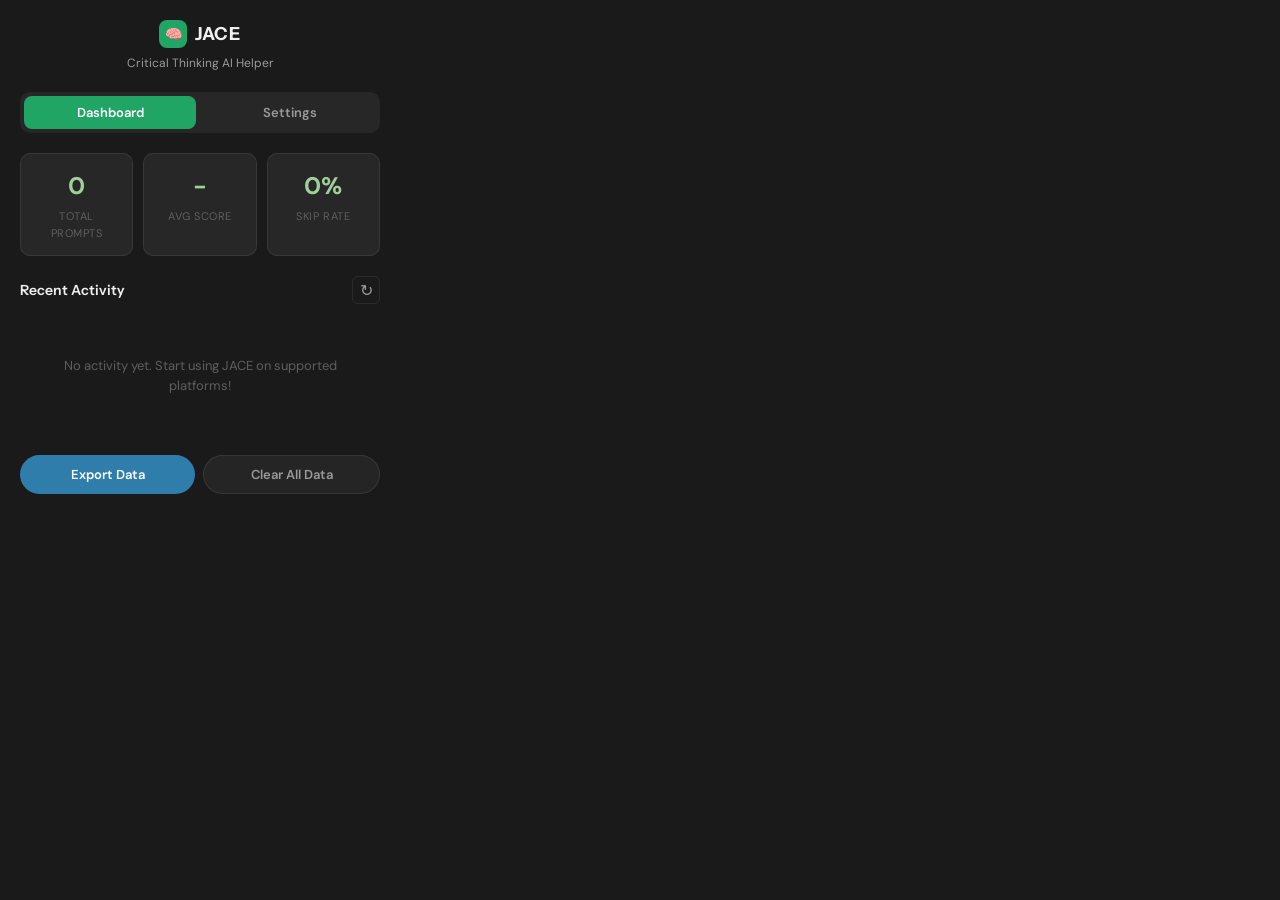
==== JACE/extension/popup.html @ 9a0e846b "Made each individual LLM toggleable, cleaned up codebase, updated readmes" ====
<!DOCTYPE html>
<html lang="en">
<head>
  <meta charset="UTF-8">
  <meta name="viewport" content="width=device-width, initial-scale=1.0">
  <title>JACE Dashboard</title>
  <link rel="stylesheet" href="popup.css">
</head>
<body>
  <div class="container">
    <header class="header">
      <div class="wordmark">
        <div class="wordmark-icon">🧠</div>
        <span class="wordmark-text">JACE</span>
      </div>
      <p class="tagline">Critical Thinking AI Helper</p>
    </header>

    <nav class="tabs">
      <button class="tab-btn active" data-tab="dashboard">Dashboard</button>
      <button class="tab-btn" data-tab="settings">Settings</button>
    </nav>

    <div id="dashboard-tab" class="tab-content active">
      <section class="stats">
        <div class="stat-card">
          <div class="stat-value" id="total-prompts">0</div>
          <div class="stat-label">Total Prompts</div>
        </div>
        <div class="stat-card">
          <div class="stat-value" id="avg-score">-</div>
          <div class="stat-label">Avg Score</div>
        </div>
        <div class="stat-card">
          <div class="stat-value" id="skip-rate">0%</div>
          <div class="stat-label">Skip Rate</div>
        </div>
      </section>

      <section class="history">
        <div class="section-header">
          <h3>Recent Activity</h3>
          <button class="btn-icon" id="refresh-history" title="Refresh">↻</button>
        </div>
        <div id="history-list" class="history-list">
          <div class="empty-state">No activity yet. Start using JACE on supported platforms!</div>
        </div>
      </section>

      <div class="actions">
        <button class="btn btn-secondary" id="export-logs">Export Data</button>
        <button class="btn btn-ghost" id="clear-logs">Clear All Data</button>
      </div>
    </div>

    <div id="settings-tab" class="tab-content">
      <section class="settings-section">
        <h3>Participant Info</h3>
        <div class="form-group">
          <label for="participant-id">Participant ID</label>
          <input type="text" id="participant-id" placeholder="e.g., P001" />
        </div>
      </section>

      <section class="settings-section">
        <h3>Intervention Settings</h3>

        <div class="form-group">
          <label for="num-questions">Questions per Round: <span id="num-questions-value">2</span></label>
          <input type="range" id="num-questions" min="1" max="5" value="2" />
        </div>

        <div class="form-group">
          <label for="max-rounds">Maximum Rounds: <span id="max-rounds-value">2</span></label>
          <input type="range" id="max-rounds" min="1" max="3" value="2" />
        </div>

        <div class="form-group">
          <label for="intent-threshold">Intent Threshold (1-10): <span id="intent-threshold-value">6</span></label>
          <input type="range" id="intent-threshold" min="1" max="10" value="6" />
          <small>Questions scoring below this are skipped</small>
        </div>

        <div class="form-group">
          <label for="min-score-r1">Min Score Round 1: <span id="min-score-r1-value">7</span>/10</label>
          <input type="range" id="min-score-r1" min="1" max="10" value="7" />
        </div>

        <div class="form-group">
          <label for="min-score-r2">Min Score Round 2: <span id="min-score-r2-value">5</span>/10</label>
          <input type="range" id="min-score-r2" min="1" max="10" value="5" />
        </div>

        <div class="form-group checkbox-group">
          <label>
            <input type="checkbox" id="append-context" checked />
            <span>Append planning context to prompt</span>
          </label>
        </div>

        <div class="form-group checkbox-group">
          <label>
            <input type="checkbox" id="log-data" checked />
            <span>Enable data logging</span>
          </label>
        </div>
      </section>

      <section class="settings-section">
        <h3>Enabled Platforms</h3>
        <div class="form-group checkbox-group">
          <label>
            <input type="checkbox" id="platform-chatgpt" checked />
            <span>ChatGPT</span>
          </label>
        </div>
        <div class="form-group checkbox-group">
          <label>
            <input type="checkbox" id="platform-claude" checked />
            <span>Claude</span>
          </label>
        </div>
        <div class="form-group checkbox-group">
          <label>
            <input type="checkbox" id="platform-gemini" checked />
            <span>Gemini</span>
          </label>
        </div>
        <div class="form-group checkbox-group">
          <label>
            <input type="checkbox" id="platform-copilot" checked />
            <span>Copilot</span>
          </label>
        </div>
      </section>

      <div class="actions">
        <button class="btn btn-primary" id="save-settings">Save Settings</button>
      </div>

      <div id="save-message" class="message"></div>
    </div>
  </div>

  <script src="supabase-client.js"></script>
  <script src="popup.js"></script>
</body>
</html>
---- JACE/extension/popup.css ----
@import url('https://fonts.googleapis.com/css2?family=DM+Sans:ital,opsz,wght@0,9..40,300;0,9..40,400;0,9..40,500;0,9..40,600;0,9..40,700;1,9..40,400&family=Instrument+Sans:wght@400;500;600;700&display=swap');

:root {
  --jace-green-light: #a1cf9a;
  --jace-green-mid:   #20a565;
  --jace-blue-mid:    #2e7dab;
  --jace-blue-light:  #4bb0d0;
  --jace-bg:          #1a1a1a;
  --jace-surface:     #272727;
  --jace-surface-2:   #303030;
  --jace-border:      rgba(255,255,255,0.08);
  --jace-text:        #f0f0f0;
  --jace-text-muted:  #9a9a9a;
  --jace-text-dim:    #5e5e5e;
  --jace-radius:      18px;
  --jace-radius-sm:   10px;
  --jace-radius-pill: 100px;
}

* {
  margin: 0;
  padding: 0;
  box-sizing: border-box;
}

body {
  width: 400px;
  min-height: 500px;
  background: var(--jace-bg);
  color: var(--jace-text);
  font-family: 'DM Sans', sans-serif;
  font-size: 14px;
  line-height: 1.5;
}

.container {
  padding: 20px;
}

.header {
  text-align: center;
  margin-bottom: 20px;
}

.wordmark {
  display: flex;
  align-items: center;
  gap: 8px;
  justify-content: center;
  margin-bottom: 6px;
}

.wordmark-icon {
  width: 28px;
  height: 28px;
  background: var(--jace-green-mid);
  border-radius: 8px;
  display: flex;
  align-items: center;
  justify-content: center;
  font-size: 14px;
}

.wordmark-text {
  font-family: 'Instrument Sans', sans-serif;
  font-size: 18px;
  font-weight: 700;
  letter-spacing: 0.04em;
  text-transform: uppercase;
}

.tagline {
  font-size: 12px;
  color: var(--jace-text-muted);
}

.tabs {
  display: flex;
  gap: 8px;
  margin-bottom: 20px;
  background: var(--jace-surface);
  border-radius: var(--jace-radius-sm);
  padding: 4px;
}

.tab-btn {
  flex: 1;
  padding: 8px 16px;
  background: transparent;
  border: none;
  border-radius: 8px;
  color: var(--jace-text-muted);
  font-family: 'DM Sans', sans-serif;
  font-size: 13px;
  font-weight: 600;
  cursor: pointer;
  transition: all 0.2s;
}

.tab-btn:hover {
  color: var(--jace-text);
  background: rgba(255,255,255,0.05);
}

.tab-btn.active {
  background: var(--jace-green-mid);
  color: white;
}

.tab-content {
  display: none;
}

.tab-content.active {
  display: block;
}

.stats {
  display: grid;
  grid-template-columns: repeat(3, 1fr);
  gap: 10px;
  margin-bottom: 20px;
}

.stat-card {
  background: var(--jace-surface);
  border: 1px solid var(--jace-border);
  border-radius: var(--jace-radius-sm);
  padding: 14px 12px;
  text-align: center;
}

.stat-value {
  font-size: 24px;
  font-weight: 700;
  color: var(--jace-green-light);
  margin-bottom: 4px;
}

.stat-label {
  font-size: 11px;
  color: var(--jace-text-dim);
  text-transform: uppercase;
  letter-spacing: 0.05em;
}

.section-header {
  display: flex;
  align-items: center;
  justify-content: space-between;
  margin-bottom: 12px;
}

.section-header h3 {
  font-family: 'Instrument Sans', sans-serif;
  font-size: 14px;
  font-weight: 600;
  color: var(--jace-text);
}

.btn-icon {
  background: transparent;
  border: 1px solid var(--jace-border);
  border-radius: 6px;
  width: 28px;
  height: 28px;
  display: flex;
  align-items: center;
  justify-content: center;
  color: var(--jace-text-muted);
  cursor: pointer;
  font-size: 16px;
  transition: all 0.2s;
}

.btn-icon:hover {
  background: var(--jace-surface);
  color: var(--jace-text);
}

.history {
  margin-bottom: 20px;
}

.history-list {
  max-height: 240px;
  overflow-y: auto;
  scrollbar-width: thin;
  scrollbar-color: var(--jace-surface-2) transparent;
}

.history-item {
  background: var(--jace-surface);
  border: 1px solid var(--jace-border);
  border-radius: var(--jace-radius-sm);
  padding: 12px;
  margin-bottom: 8px;
}

.history-item-header {
  display: flex;
  justify-content: space-between;
  align-items: flex-start;
  margin-bottom: 6px;
}

.history-platform {
  font-size: 11px;
  font-weight: 600;
  color: var(--jace-blue-light);
  text-transform: uppercase;
  letter-spacing: 0.05em;
}

.history-time {
  font-size: 11px;
  color: var(--jace-text-dim);
}

.history-prompt {
  font-size: 12px;
  color: var(--jace-text-muted);
  line-height: 1.4;
  margin-bottom: 6px;
  overflow: hidden;
  text-overflow: ellipsis;
  display: -webkit-box;
  -webkit-line-clamp: 2;
  -webkit-box-orient: vertical;
}

.history-meta {
  display: flex;
  gap: 8px;
  flex-wrap: wrap;
}

.history-badge {
  font-size: 10px;
  padding: 3px 8px;
  border-radius: 4px;
  font-weight: 600;
}

.history-badge.skipped {
  background: rgba(255, 193, 7, 0.15);
  color: #ffc107;
}

.history-badge.completed {
  background: rgba(32, 165, 101, 0.15);
  color: var(--jace-green-light);
}

.history-badge.score {
  background: rgba(75, 176, 208, 0.15);
  color: var(--jace-blue-light);
}

.empty-state {
  text-align: center;
  padding: 40px 20px;
  color: var(--jace-text-dim);
  font-size: 13px;
}

.actions {
  display: flex;
  gap: 8px;
  margin-top: 16px;
}

.btn {
  flex: 1;
  padding: 10px 16px;
  border-radius: var(--jace-radius-pill);
  font-size: 13px;
  font-weight: 600;
  cursor: pointer;
  border: none;
  transition: all 0.2s;
  font-family: 'DM Sans', sans-serif;
}

.btn-primary {
  background: var(--jace-green-mid);
  color: white;
}

.btn-primary:hover {
  background: #23b871;
  transform: translateY(-1px);
}

.btn-secondary {
  background: var(--jace-blue-mid);
  color: white;
}

.btn-secondary:hover {
  background: #3490c0;
}

.btn-ghost {
  background: rgba(255,255,255,0.05);
  color: var(--jace-text-muted);
  border: 1px solid var(--jace-border);
}

.btn-ghost:hover {
  background: rgba(255,255,255,0.08);
  color: var(--jace-text);
}

.settings-section {
  margin-bottom: 24px;
}

.settings-section h3 {
  font-family: 'Instrument Sans', sans-serif;
  font-size: 14px;
  font-weight: 600;
  margin-bottom: 12px;
  color: var(--jace-text);
}

.form-group {
  margin-bottom: 16px;
}

.form-group label {
  display: block;
  font-size: 12px;
  font-weight: 600;
  color: var(--jace-text-muted);
  margin-bottom: 6px;
}

.form-group input[type="text"] {
  width: 100%;
  background: var(--jace-surface);
  border: 1px solid var(--jace-border);
  border-radius: var(--jace-radius-sm);
  padding: 10px 12px;
  color: var(--jace-text);
  font-size: 13px;
  font-family: 'DM Sans', sans-serif;
}

.form-group input[type="text"]:focus {
  outline: none;
  border-color: var(--jace-green-mid);
}

.form-group input[type="range"] {
  width: 100%;
  height: 6px;
  background: var(--jace-surface);
  border-radius: 3px;
  outline: none;
  -webkit-appearance: none;
}

.form-group input[type="range"]::-webkit-slider-thumb {
  -webkit-appearance: none;
  appearance: none;
  width: 16px;
  height: 16px;
  background: var(--jace-green-mid);
  border-radius: 50%;
  cursor: pointer;
}

.form-group input[type="range"]::-moz-range-thumb {
  width: 16px;
  height: 16px;
  background: var(--jace-green-mid);
  border-radius: 50%;
  cursor: pointer;
  border: none;
}

.form-group small {
  display: block;
  font-size: 11px;
  color: var(--jace-text-dim);
  margin-top: 4px;
}

.checkbox-group label {
  display: flex;
  align-items: center;
  gap: 8px;
  cursor: pointer;
}

.checkbox-group input[type="checkbox"] {
  width: 16px;
  height: 16px;
  accent-color: var(--jace-green-mid);
  cursor: pointer;
}

.message {
  margin-top: 12px;
  padding: 10px 12px;
  border-radius: var(--jace-radius-sm);
  font-size: 12px;
  text-align: center;
  display: none;
}

.message.success {
  background: rgba(32, 165, 101, 0.15);
  color: var(--jace-green-light);
  border: 1px solid rgba(32, 165, 101, 0.3);
  display: block;
}

.message.error {
  background: rgba(239, 68, 68, 0.15);
  color: #ef4444;
  border: 1px solid rgba(239, 68, 68, 0.3);
  display: block;
}
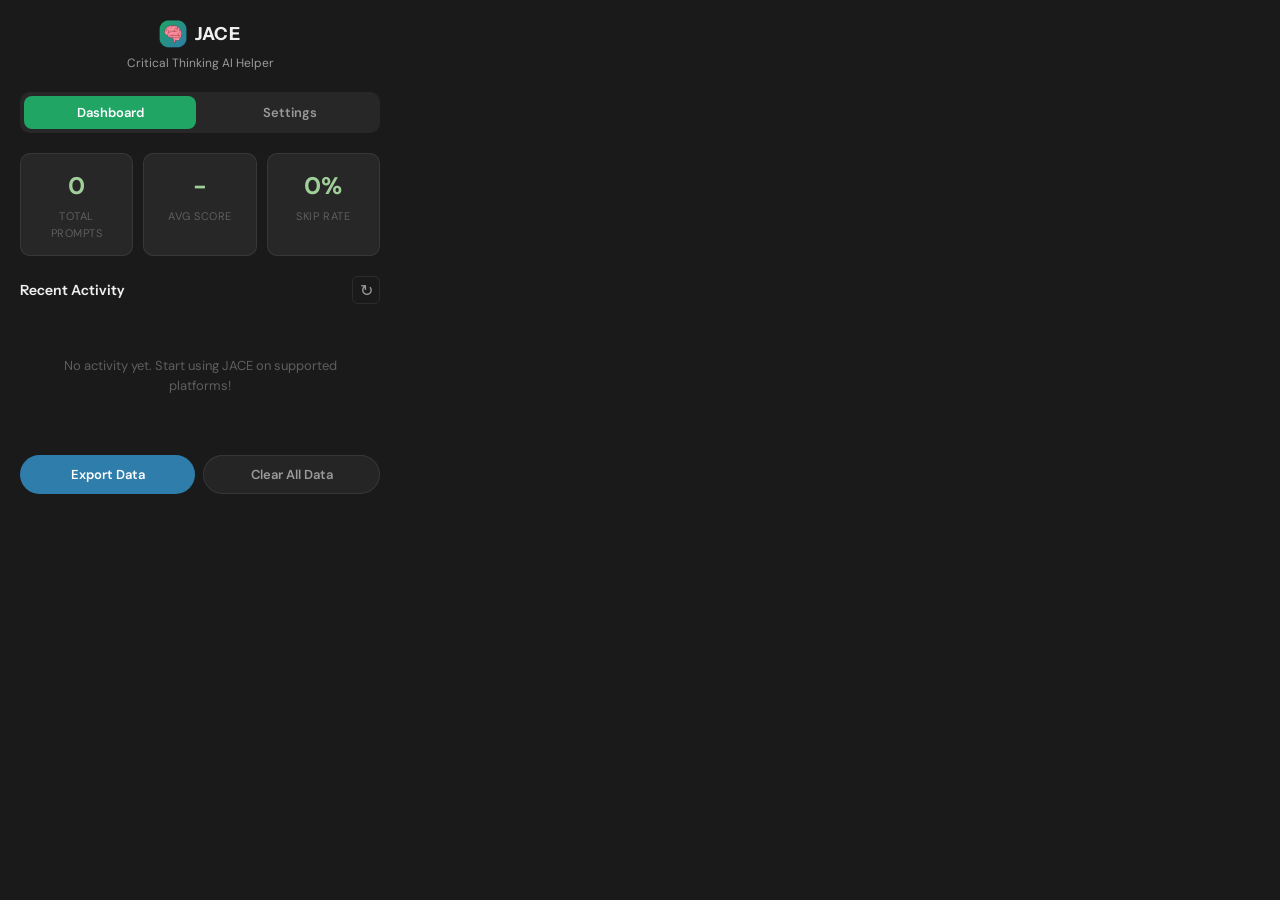
==== commit a7b1d6a0: "A LOT of new changes added to my branch" ====
--- a/JACE/extension/popup.html
+++ b/JACE/extension/popup.html
@@ -10,7 +10,7 @@
   <div class="container">
     <header class="header">
       <div class="wordmark">
-        <div class="wordmark-icon">🧠</div>
+        <div class="wordmark-icon"><img src="icons/i48.png" alt="JACE" style="width:100%;height:100%;object-fit:contain;" /></div>
         <span class="wordmark-text">JACE</span>
       </div>
       <p class="tagline">Critical Thinking AI Helper</p>
@@ -63,32 +63,67 @@
       </section>
 
       <section class="settings-section">
+        <h3>Active Platforms</h3>
+        <p class="settings-hint">Uncheck a platform to disable JACE on that site.</p>
+        <div class="platform-grid">
+          <label class="platform-toggle">
+            <input type="checkbox" id="platform-chatgpt" checked />
+            <span class="platform-toggle-box">
+              <span class="platform-toggle-icon">🤖</span>
+              <span class="platform-toggle-name">ChatGPT</span>
+            </span>
+          </label>
+          <label class="platform-toggle">
+            <input type="checkbox" id="platform-claude" checked />
+            <span class="platform-toggle-box">
+              <span class="platform-toggle-icon">🟠</span>
+              <span class="platform-toggle-name">Claude</span>
+            </span>
+          </label>
+          <label class="platform-toggle">
+            <input type="checkbox" id="platform-gemini" checked />
+            <span class="platform-toggle-box">
+              <span class="platform-toggle-icon">✨</span>
+              <span class="platform-toggle-name">Gemini</span>
+            </span>
+          </label>
+          <label class="platform-toggle">
+            <input type="checkbox" id="platform-copilot" checked />
+            <span class="platform-toggle-box">
+              <span class="platform-toggle-icon">🪟</span>
+              <span class="platform-toggle-name">Copilot</span>
+            </span>
+          </label>
+        </div>
+      </section>
+
+      <section class="settings-section">
         <h3>Intervention Settings</h3>
 
         <div class="form-group">
           <label for="num-questions">Questions per Round: <span id="num-questions-value">2</span></label>
-          <input type="range" id="num-questions" min="1" max="5" value="2" />
+          <input type="range" id="num-questions" min="1" max="7" value="2" />
         </div>
 
         <div class="form-group">
           <label for="max-rounds">Maximum Rounds: <span id="max-rounds-value">2</span></label>
-          <input type="range" id="max-rounds" min="1" max="3" value="2" />
+          <input type="range" id="max-rounds" min="1" max="5" value="2" />
         </div>
 
         <div class="form-group">
-          <label for="intent-threshold">Intent Threshold (1-10): <span id="intent-threshold-value">6</span></label>
-          <input type="range" id="intent-threshold" min="1" max="10" value="6" />
+          <label for="intent-threshold">Intent Threshold (1-10): <span id="intent-threshold-value">3</span></label>
+          <input type="range" id="intent-threshold" min="1" max="10" value="3" />
           <small>Questions scoring below this are skipped</small>
         </div>
 
         <div class="form-group">
-          <label for="min-score-r1">Min Score Round 1: <span id="min-score-r1-value">7</span>/10</label>
-          <input type="range" id="min-score-r1" min="1" max="10" value="7" />
+          <label for="min-score-r1">Min Score Round 1: <span id="min-score-r1-value">70</span>/100</label>
+          <input type="range" id="min-score-r1" min="1" max="100" value="70" />
         </div>
 
         <div class="form-group">
-          <label for="min-score-r2">Min Score Round 2: <span id="min-score-r2-value">5</span>/10</label>
-          <input type="range" id="min-score-r2" min="1" max="10" value="5" />
+          <label for="min-score-r2">Min Score Round 2: <span id="min-score-r2-value">50</span>/100</label>
+          <input type="range" id="min-score-r2" min="1" max="100" value="50" />
         </div>
 
         <div class="form-group checkbox-group">
@@ -106,34 +141,6 @@
         </div>
       </section>
 
-      <section class="settings-section">
-        <h3>Enabled Platforms</h3>
-        <div class="form-group checkbox-group">
-          <label>
-            <input type="checkbox" id="platform-chatgpt" checked />
-            <span>ChatGPT</span>
-          </label>
-        </div>
-        <div class="form-group checkbox-group">
-          <label>
-            <input type="checkbox" id="platform-claude" checked />
-            <span>Claude</span>
-          </label>
-        </div>
-        <div class="form-group checkbox-group">
-          <label>
-            <input type="checkbox" id="platform-gemini" checked />
-            <span>Gemini</span>
-          </label>
-        </div>
-        <div class="form-group checkbox-group">
-          <label>
-            <input type="checkbox" id="platform-copilot" checked />
-            <span>Copilot</span>
-          </label>
-        </div>
-      </section>
-
       <div class="actions">
         <button class="btn btn-primary" id="save-settings">Save Settings</button>
       </div>
--- a/JACE/extension/popup.css
+++ b/JACE/extension/popup.css
@@ -53,12 +53,9 @@
 .wordmark-icon {
   width: 28px;
   height: 28px;
-  background: var(--jace-green-mid);
-  border-radius: 8px;
   display: flex;
   align-items: center;
   justify-content: center;
-  font-size: 14px;
 }
 
 .wordmark-text {
@@ -229,10 +226,11 @@
   -webkit-box-orient: vertical;
 }
 
-.history-meta {
-  display: flex;
-  gap: 8px;
-  flex-wrap: wrap;
+.history-footer {
+  display: flex;
+  justify-content: space-between;
+  align-items: center;
+  min-height: 20px;
 }
 
 .history-badge {
@@ -252,9 +250,19 @@
   color: var(--jace-green-light);
 }
 
-.history-badge.score {
-  background: rgba(75, 176, 208, 0.15);
+.history-score {
+  font-family: 'Instrument Sans', sans-serif;
+  font-size: 16px;
+  font-weight: 700;
   color: var(--jace-blue-light);
+  line-height: 1;
+}
+
+.history-score-denom {
+  font-size: 10px;
+  font-weight: 500;
+  color: var(--jace-text-dim);
+  margin-left: 1px;
 }
 
 .empty-state {
@@ -401,6 +409,62 @@
   cursor: pointer;
 }
 
+.settings-hint {
+  font-size: 11px;
+  color: var(--jace-text-dim);
+  margin-bottom: 12px;
+}
+
+.platform-grid {
+  display: grid;
+  grid-template-columns: 1fr 1fr;
+  gap: 8px;
+}
+
+.platform-toggle {
+  cursor: pointer;
+  display: block;
+}
+
+.platform-toggle input[type="checkbox"] {
+  display: none;
+}
+
+.platform-toggle-box {
+  display: flex;
+  align-items: center;
+  gap: 8px;
+  padding: 10px 12px;
+  background: var(--jace-surface);
+  border: 1px solid var(--jace-border);
+  border-radius: var(--jace-radius-sm);
+  transition: all 0.2s;
+  user-select: none;
+}
+
+.platform-toggle input[type="checkbox"]:checked + .platform-toggle-box {
+  border-color: var(--jace-green-mid);
+  background: rgba(32, 165, 101, 0.12);
+}
+
+.platform-toggle:hover .platform-toggle-box {
+  background: var(--jace-surface-2);
+}
+
+.platform-toggle-icon {
+  font-size: 14px;
+}
+
+.platform-toggle-name {
+  font-size: 12px;
+  font-weight: 600;
+  color: var(--jace-text-muted);
+}
+
+.platform-toggle input[type="checkbox"]:checked + .platform-toggle-box .platform-toggle-name {
+  color: var(--jace-text);
+}
+
 .message {
   margin-top: 12px;
   padding: 10px 12px;
